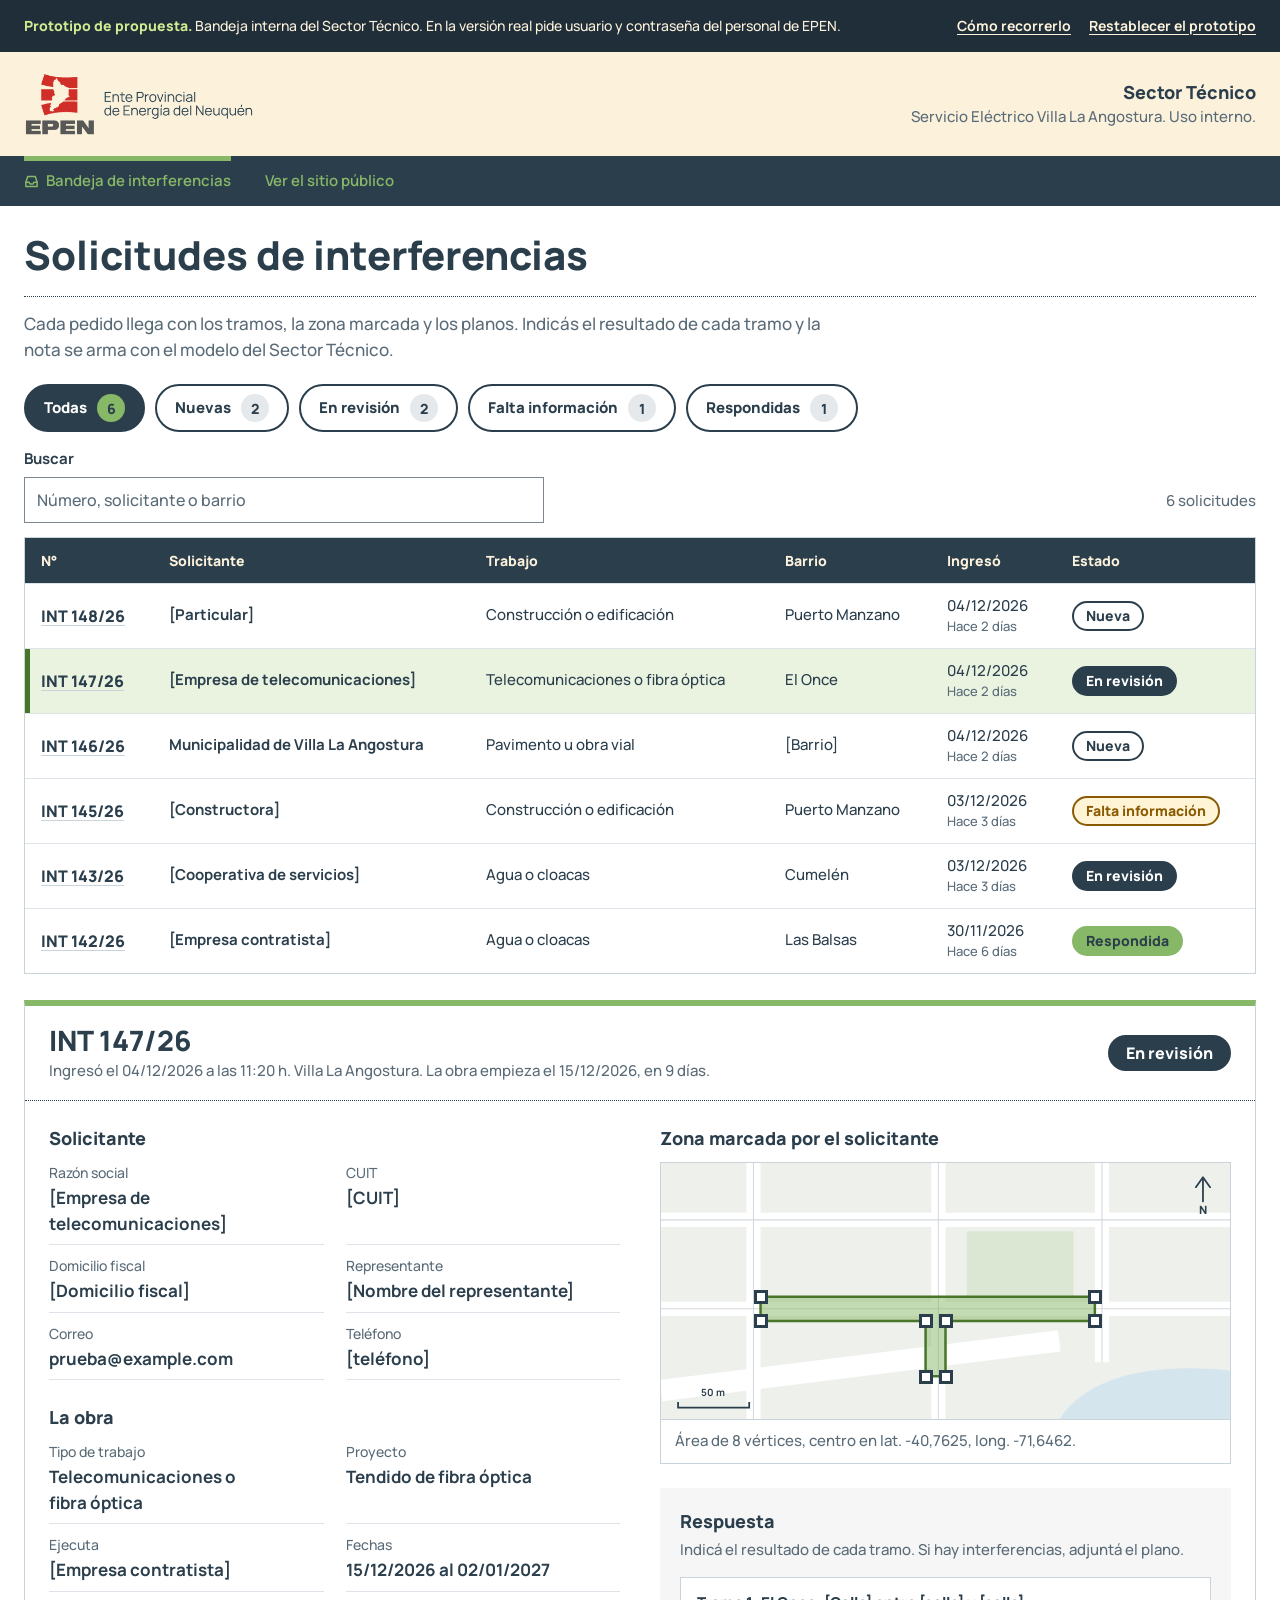
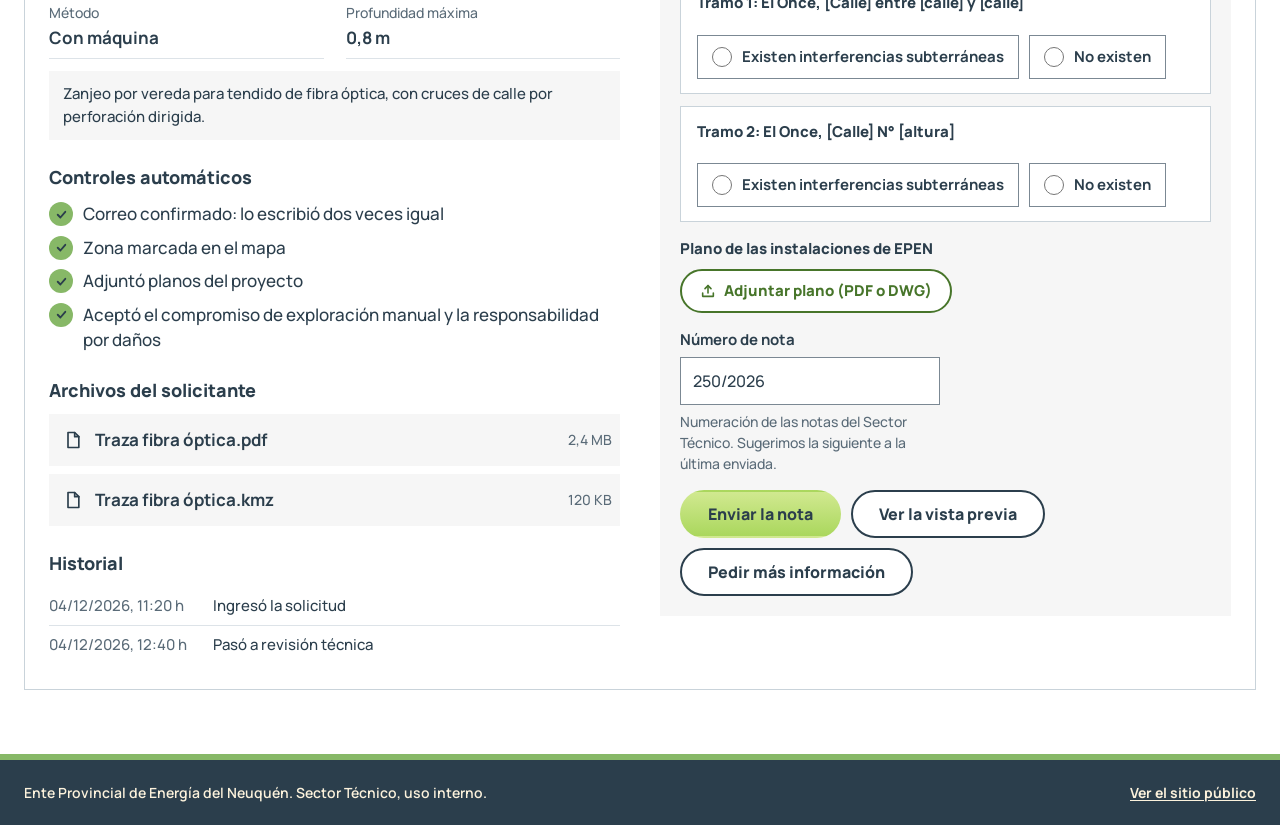
==== bandeja.html @ b57a5dd5 "Prototipo de la Solicitud de Interferencias sin papel Copia pública del prototipo, solo la página: d" ====
<!doctype html>
<html lang="es-AR">
<head>
<meta charset="utf-8">
<meta name="robots" content="noindex, nofollow">
<meta name="viewport" content="width=device-width, initial-scale=1">
<title>Prototipo · Bandeja de interferencias | Sector Técnico EPEN</title>
<meta name="theme-color" content="#2B3E4C">
<link rel="icon" href="img/favicon.png" type="image/png">
<link rel="apple-touch-icon" href="img/icono-180.png">
<link rel="stylesheet" href="css/fuentes.css">
<link rel="stylesheet" href="css/epen.css">
</head>
<body>
<a class="saltar" href="#contenido">Saltar al contenido</a>

<div class="prototipo" role="note" aria-label="Aviso de prototipo">
<div class="contenedor contenedor--ancho prototipo__in">
<p><strong>Prototipo de propuesta.</strong> Bandeja interna del Sector Técnico. En la versión real pide usuario y contraseña del personal de EPEN.</p>
<div class="prototipo__acciones" data-acciones-prototipo></div>
</div>
</div>

<header class="cabecera cabecera--interna">
<div class="contenedor contenedor--ancho cabecera__in">
<a class="cabecera__logo" href="bandeja.html"><img src="img/logo-epen.png" alt="EPEN, Ente Provincial de Energía del Neuquén. Bandeja interna" width="230" height="64"></a>
<div class="cabecera__area">
<p class="cabecera__area-titulo">Sector Técnico</p>
<p class="cabecera__area-sub">Servicio Eléctrico Villa La Angostura. Uso interno.</p>
</div>
</div>
</header>

<nav class="nav nav--interna sobre-oscuro" aria-label="Principal">
<div class="contenedor contenedor--ancho nav__in">
<ul class="nav__lista">
<li><a class="nav__enlace" href="bandeja.html" aria-current="page" style="font-weight:600"><svg aria-hidden="true" width="15" height="15" viewBox="0 0 24 24"><path d="M3 13 L6 4 H18 L21 13 V20 H3 Z"></path><path d="M3 13 H8 L9.5 16 H14.5 L16 13 H21"></path></svg>Bandeja de interferencias</a></li>
<li><a class="nav__enlace" href="index.html" style="font-weight:600">Ver el sitio público</a></li>
</ul>
</div>
</nav>

<main id="contenido" tabindex="-1" class="contenedor contenedor--ancho" style="padding-top:26px">
<h1 class="titulo-pagina" style="margin:0;padding-bottom:18px;text-align:left;font-size:clamp(30px,3.6vw,40px);line-height:1.15">Solicitudes de interferencias</h1>
<p class="texto-2" style="margin:14px 0 0;max-width:820px;font-size:17px">Cada pedido llega con los tramos, la zona marcada y los planos. Indicás el resultado de cada tramo y la nota se arma con el modelo del Sector Técnico.</p>

<noscript><p class="recuadro recuadro--alerta" style="margin-top:24px">Para usar la bandeja necesitás tener JavaScript activado en el navegador.</p></noscript>

<div class="filtros" id="filtros" role="group" aria-label="Filtrar por estado"></div>

<div class="herramientas-lista">
<div class="campo">
<label class="campo__etiqueta" for="buscar" style="font-size:15px">Buscar</label>
<input class="entrada" id="buscar" type="search" placeholder="Número, solicitante o barrio" autocomplete="off">
</div>
<p class="cuenta-lista" id="cuenta-lista" aria-live="polite"></p>
</div>

<div class="tabla-caja">
<table class="tabla" id="tabla">
<caption class="visualmente-oculto">Solicitudes de interferencias. Elegí una para ver el detalle.</caption>
<thead><tr><th scope="col">N°</th><th scope="col">Solicitante</th><th scope="col">Trabajo</th><th scope="col">Barrio</th><th scope="col">Ingresó</th><th scope="col">Estado</th></tr></thead>
<tbody id="filas"></tbody>
</table>
<p class="tabla__vacio" id="sin-resultados" hidden>No hay solicitudes con ese filtro o esa búsqueda.</p>
</div>

<section class="tarjeta detalle" id="detalle" aria-labelledby="det-t"></section>
</main>

<footer class="pie sobre-oscuro" style="margin-top:64px">
<div class="contenedor contenedor--ancho pie__simple">
<span>Ente Provincial de Energía del Neuquén. Sector Técnico, uso interno.</span>
<a class="pie__enlace" href="index.html">Ver el sitio público</a>
</div>
</footer>

<script src="js/comun.js"></script>
<script src="js/datos.js"></script>
<script src="js/bandeja.js"></script>
<script>(function(){var p='Prototipo · ',el=document.querySelector('title');function f(){if(document.title.indexOf(p)!==0)document.title=p+document.title;}f();if(el)new MutationObserver(f).observe(el,{childList:true,characterData:true,subtree:true});})();</script>
</body>
</html>
---- css/fuentes.css ----
/*
  Manrope (SIL Open Font License 1.1), incrustada en el CSS para que el sitio
  se vea igual abierto con doble clic, sin servidor y sin conexión.
  Los archivos originales están en sitio/fuentes/.
*/
@font-face {
  font-family: 'Manrope';
  font-style: normal;
  font-weight: 400 800;
  font-display: swap;
  src: url([data-uri]) format('woff2');
  unicode-range: U+0000-00FF, U+0131, U+0152-0153, U+02BB-02BC, U+02C6, U+02DA, U+02DC, U+0304, U+0308, U+0329, U+2000-206F, U+20AC, U+2122, U+2191, U+2193, U+2212, U+2215, U+FEFF, U+FFFD;
}
@font-face {
  font-family: 'Manrope';
  font-style: normal;
  font-weight: 400 800;
  font-display: swap;
  src: url([data-uri]) format('woff2');
  unicode-range: U+0100-02BA, U+02BD-02C5, U+02C7-02CC, U+02CE-02D7, U+02DD-02FF, U+0304, U+0308, U+0329, U+1D00-1DBF, U+1E00-1E9F, U+1EF2-1EFF, U+2020, U+20A0-20AB, U+20AD-20C0, U+2113, U+2C60-2C7F, U+A720-A7FF;
}
---- css/epen.css ----
/*
  EPEN · Solicitud de Interferencias
  Estilos compartidos por las cinco pantallas.
  Colores y medidas tomados de epen.gov.ar (ver docs/CONTEXTO-COMPLETO.md §7),
  con los ajustes de contraste ya acordados.
*/

:root {
  --pizarra: #2B3E4C;
  --pizarra-oscura: #1F2E39;
  --pizarra-media: #3A5163;
  --verde: #87B867;
  --verde-borde: #84B666;
  --verde-texto: #47752A;
  --verde-claro: #E9F3E0;
  --verde-hover: #F0F6EA;
  --verde-lima: #D1E990;
  --crema: #FCF2DC;
  --gris: #F6F6F6;
  --gris-papel: #E7EAEC;
  --gris-boton: #E6E9EB;
  --texto-2: #5A6B78;
  --borde-campo: #7B8893;
  --divisor: #C9D3DA;
  --divisor-2: #DDE3E8;
  --error: #B3261E;
  --error-fondo: #FDECEA;
  --alerta: #8A5A00;
  --alerta-fondo: #FFF4D6;
  --blanco: #FFFFFF;
  --degrade: linear-gradient(to top, #AAD75D, #D1E990);
  --degrade-hover: linear-gradient(to top, #9BCB4C, #C6E27F);
  --fuente: 'Manrope', 'Segoe UI', system-ui, -apple-system, sans-serif;
  --fuente-nota: Tahoma, Verdana, 'DejaVu Sans', sans-serif;
  --ancho: 1120px;
  --margen: 24px;
}

/* ---------- Base ---------- */

*, *::before, *::after { box-sizing: border-box; }

html {
  background: var(--pizarra);
  -webkit-text-size-adjust: 100%;
  text-size-adjust: 100%;
  scroll-padding-top: 16px;
}

body {
  margin: 0;
  background: var(--blanco);
  color: var(--pizarra);
  font-family: var(--fuente);
  font-size: 17px;
  font-weight: 500;
  line-height: 1.5;
}

img { max-width: 100%; height: auto; }
a { color: var(--verde-texto); text-underline-offset: 0.15em; }
a:hover { color: var(--pizarra); }
input, select, textarea, button { font: inherit; color: inherit; }
button { cursor: pointer; }
h1, h2, h3, h4 { text-wrap: balance; }
p, li, dd { text-wrap: pretty; }
strong, b { font-weight: 800; }
:focus-visible { outline: 3px solid var(--verde-texto); outline-offset: 2px; }
.sobre-oscuro :focus-visible { outline-color: var(--verde); }
[hidden] { display: none !important; }
::selection { background: var(--verde-lima); color: var(--pizarra); }

.visualmente-oculto {
  position: absolute !important;
  width: 1px; height: 1px;
  margin: -1px; padding: 0;
  overflow: hidden;
  clip: rect(0 0 0 0);
  white-space: nowrap;
  border: 0;
}

.contenedor {
  width: 100%;
  max-width: calc(var(--ancho) + var(--margen) * 2);
  margin: 0 auto;
  padding-left: var(--margen);
  padding-right: var(--margen);
}
.contenedor--ancho { --ancho: 1240px; }

/* ---------- Saltar al contenido ---------- */

.saltar {
  position: absolute;
  left: 16px;
  top: -60px;
  z-index: 100;
  padding: 12px 18px;
  background: var(--pizarra);
  color: var(--blanco);
  font-weight: 800;
  text-decoration: none;
}
.saltar:focus { top: 12px; color: var(--blanco); outline-color: var(--verde); }

/* ---------- Franja de prototipo ---------- */

.prototipo {
  background: var(--pizarra-oscura);
  color: var(--crema);
  font-size: 14px;
  line-height: 1.45;
}
.prototipo__in {
  display: flex;
  flex-wrap: wrap;
  align-items: center;
  justify-content: space-between;
  gap: 6px 20px;
  padding-top: 8px;
  padding-bottom: 8px;
}
.prototipo p { margin: 0; flex: 1 1 420px; min-width: 0; }
.prototipo strong { color: var(--verde-lima); }
.prototipo__acciones { display: flex; flex-wrap: wrap; gap: 4px 18px; }
.prototipo__accion {
  min-height: 36px;
  padding: 4px 0;
  border: 0;
  background: none;
  color: var(--crema);
  font-size: 14px;
  font-weight: 700;
  text-decoration: underline;
  text-underline-offset: 0.18em;
}
.prototipo__accion:hover { color: var(--verde-lima); }

/* ---------- Cabecera y menú (iguales a epen.gov.ar) ---------- */

.cabecera { background: var(--crema); }
.cabecera__in {
  display: flex;
  flex-wrap: wrap;
  align-items: center;
  justify-content: space-between;
  gap: 20px 40px;
  padding-top: 30px;
  padding-bottom: 30px;
}
.cabecera__logo { display: block; line-height: 0; }
.cabecera__logo img { display: block; width: 288px; }
.cabecera__gob { display: block; width: 402px; }
.cabecera__area { text-align: right; }
.cabecera__area p { margin: 0; }
.cabecera__area-titulo { font-size: 18px; font-weight: 800; }
.cabecera__area-sub { font-size: 15px; color: var(--texto-2); }

.nav { background: var(--pizarra); }
.nav__in { position: relative; }
.nav__lista {
  display: flex;
  flex-wrap: wrap;
  justify-content: center;
  gap: 0 34px;
  margin: 0;
  padding: 0;
  list-style: none;
}
.nav--interna .nav__lista { justify-content: flex-start; }
.nav__enlace {
  display: inline-flex;
  align-items: center;
  gap: 7px;
  min-height: 50px;
  border-top: 5px solid transparent;
  border-bottom: 5px solid transparent;
  color: var(--verde);
  font-size: 15px;
  font-weight: 500;
  text-decoration: none;
}
.nav__enlace:hover { color: var(--verde-lima); }
.nav__enlace[aria-current] { border-top-color: var(--verde); }
.nav__enlace--icono { justify-content: center; min-width: 44px; }
.nav__enlace svg, .nav__boton svg { flex: none; fill: none; stroke: currentColor; stroke-width: 2.4; stroke-linecap: round; stroke-linejoin: round; }
.nav__boton { display: none; }

/* ---------- Encabezado de página ---------- */

.migas {
  display: flex;
  flex-wrap: wrap;
  align-items: center;
  gap: 4px 10px;
  padding-top: 18px;
  font-size: 15px;
  color: var(--texto-2);
}
.migas a { font-weight: 600; }
.migas [aria-current] { color: var(--pizarra); font-weight: 700; }

.titulo-pagina {
  margin: 26px 0 0;
  padding-bottom: 22px;
  border-bottom: 1px dotted var(--pizarra);
  text-align: center;
  font-size: clamp(32px, 4.2vw, 46px);
  font-weight: 800;
  line-height: 1.1;
}
.titulo-pagina--grande { font-size: clamp(34px, 4.6vw, 50px); }

.bajada {
  margin: 28px auto 0;
  max-width: 780px;
  text-align: center;
  font-size: 19px;
  line-height: 1.55;
}

/* ---------- Botones ---------- */

.boton {
  display: inline-flex;
  align-items: center;
  justify-content: center;
  gap: 8px;
  min-height: 48px;
  padding: 10px 26px;
  border: 2px solid transparent;
  border-radius: 25px;
  font-size: 16px;
  font-weight: 800;
  line-height: 1.2;
  text-align: center;
  text-decoration: none;
  cursor: pointer;
}
.boton svg { flex: none; fill: none; stroke: currentColor; stroke-width: 2.4; stroke-linecap: round; stroke-linejoin: round; }
.boton--verde { background: var(--degrade); color: var(--pizarra); }
.boton--verde:hover { background: var(--degrade-hover); color: var(--pizarra); }
.boton--borde { border-color: var(--pizarra); background: var(--blanco); color: var(--pizarra); }
.boton--borde:hover { background: var(--verde-claro); color: var(--pizarra); }
.boton--borde-verde { border-color: var(--verde-texto); background: var(--blanco); color: var(--verde-texto); }
.boton--borde-verde:hover { background: var(--verde-claro); color: var(--verde-texto); }
.boton--claro { border-color: var(--crema); background: transparent; color: var(--crema); }
.boton--claro:hover { background: var(--pizarra-media); color: var(--crema); }
.boton--quitar { min-height: 44px; padding: 6px 14px; border: 1px solid var(--error); background: var(--blanco); color: var(--error); font-size: 15px; font-weight: 700; }
.boton--quitar:hover { background: var(--error-fondo); color: var(--error); }
.boton--grande { min-height: 52px; padding: 12px 32px; font-size: 17px; }
.boton--chico { min-height: 44px; padding: 8px 18px; font-size: 15px; }
.boton--texto {
  min-height: 44px;
  padding: 8px 4px;
  border: 0;
  border-radius: 0;
  background: none;
  color: var(--verde-texto);
  text-decoration: underline;
  text-underline-offset: 0.15em;
}
.boton--texto:hover { color: var(--pizarra); }
.boton:disabled, .boton[aria-disabled="true"] { opacity: 0.5; cursor: not-allowed; }
.botonera { display: flex; flex-wrap: wrap; align-items: center; gap: 12px 16px; }

/* ---------- Mosaicos y bloques de la portada ---------- */

.mosaicos {
  display: grid;
  grid-template-columns: repeat(auto-fit, minmax(min(240px, 100%), 1fr));
  gap: 24px;
}
.mosaico {
  display: flex;
  flex-direction: column;
  align-items: center;
  gap: 12px;
  padding: 30px 22px;
  background: var(--gris);
  color: var(--pizarra);
  text-align: center;
  text-decoration: none;
  transition: background-color 0.15s;
}
.mosaico:hover { background: var(--verde-claro); color: var(--pizarra); }
.mosaico svg { stroke-linecap: round; stroke-linejoin: round; transition: transform 0.2s; }
.mosaico:hover svg { transform: translateY(-3px); }
.mosaico__titulo { font-size: 20px; font-weight: 700; }
.mosaico__texto { font-size: 16px; color: var(--texto-2); }

.bloques { display: grid; grid-template-columns: repeat(auto-fit, minmax(min(300px, 100%), 1fr)); }
.bloque { padding: 40px 36px; }
.bloque h2 { margin: 0; font-size: 30px; font-weight: 700; line-height: 1.15; }
.bloque__raya { display: block; width: 50px; height: 3px; margin: 22px 0; background: currentColor; }
.bloque ul { margin: 0; padding-left: 20px; line-height: 1.45; }
.bloque li + li { margin-top: 8px; }
.bloque p { margin: 0; }
.bloque p + p { margin-top: 14px; }
.bloque--verde { background: var(--verde); color: var(--pizarra); }
.bloque--verde li { font-weight: 600; }
.bloque--crema { background: var(--crema); color: var(--pizarra); }
.bloque--pizarra { background: var(--pizarra); color: var(--crema); }

.pasos-tramite {
  display: grid;
  grid-template-columns: repeat(auto-fit, minmax(min(230px, 100%), 1fr));
  gap: 28px;
  margin: 32px 0 0;
  padding: 0;
  list-style: none;
}
.pasos-tramite li { display: flex; flex-direction: column; gap: 8px; padding-top: 18px; border-top: 6px solid var(--verde); }
.pasos-tramite__n { font-size: 44px; font-weight: 800; line-height: 1; color: var(--verde-texto); }
.pasos-tramite h3 { margin: 0; font-size: 20px; font-weight: 800; line-height: 1.3; }
.pasos-tramite p { margin: 0; font-size: 16px; color: var(--texto-2); }

.titulo-seccion { margin: 0; text-align: center; font-size: 34px; font-weight: 800; line-height: 1.2; }

/* ---------- Acordeones ---------- */

.acordeones { display: flex; flex-direction: column; gap: 12px; margin-top: 28px; }
.acordeon { border: 2px solid var(--verde-borde); background: var(--blanco); }
.acordeon > summary {
  display: flex;
  align-items: center;
  justify-content: space-between;
  gap: 16px;
  min-height: 56px;
  padding: 14px 24px;
  cursor: pointer;
  list-style: none;
  font-size: 17px;
  font-weight: 700;
  color: #333333;
}
.acordeon > summary::-webkit-details-marker { display: none; }
.acordeon > summary:hover { background: var(--verde-hover); }
.acordeon__flecha { flex: none; fill: none; stroke: var(--pizarra); stroke-width: 2; stroke-linecap: round; stroke-linejoin: round; transition: transform 0.2s; }
.acordeon[open] .acordeon__flecha { transform: rotate(180deg); }
.acordeon__cuerpo { padding: 0 24px 20px; font-size: 16px; line-height: 1.6; }
.acordeon__cuerpo p { margin: 0; }
.acordeon__cuerpo p + p, .acordeon__cuerpo ol { margin-top: 10px; }
.acordeon__cuerpo a { font-weight: 700; }

/* ---------- Recuadros ---------- */

.recuadro { padding: 24px 26px; }
.recuadro h2, .recuadro h3 { margin: 0 0 10px; font-size: 21px; font-weight: 800; line-height: 1.2; }
.recuadro p { margin: 0; font-size: 16px; }
.recuadro p + p, .recuadro p + ul, .recuadro ul + p { margin-top: 12px; }
.recuadro ul, .recuadro ol { margin: 0; padding-left: 20px; font-size: 16px; line-height: 1.45; }
.recuadro li + li { margin-top: 6px; }
.recuadro--crema { background: var(--crema); }
.recuadro--gris { background: var(--gris); }
.recuadro--pizarra { background: var(--pizarra); color: var(--crema); }
.recuadro--pizarra a { color: var(--verde-lima); }
.recuadro--pizarra a:hover { color: var(--blanco); }
.recuadro--borde { background: var(--blanco); border: 1px solid var(--divisor); border-top: 6px solid var(--verde); }
.recuadro--alerta { background: var(--alerta-fondo); border: 2px solid var(--alerta); }
.recuadro--alerta > h2, .recuadro--alerta > h3 { color: var(--alerta); }
.recuadro--exito { background: var(--verde-claro); }

.seguridad {
  display: flex;
  flex-wrap: wrap;
  align-items: center;
  gap: 20px 28px;
  padding: 26px 30px;
  background: var(--crema);
}
.seguridad svg { flex: none; stroke-linecap: round; stroke-linejoin: round; }
.seguridad > div { flex: 1 1 420px; min-width: 0; }
.seguridad h2 { margin: 0; font-size: 24px; font-weight: 800; line-height: 1.25; }
.seguridad p { margin: 8px 0 0; font-size: 18px; line-height: 1.55; }

.franja { background: var(--gris); }
.franja__in {
  display: flex;
  flex-wrap: wrap;
  align-items: center;
  justify-content: space-between;
  gap: 20px 32px;
  padding-top: 44px;
  padding-bottom: 44px;
}
.franja__in > div:first-child { flex: 1 1 420px; min-width: 0; }
.franja h2 { margin: 0; font-size: 28px; font-weight: 800; line-height: 1.2; }
.franja p { margin: 8px 0 0; color: var(--texto-2); }

/* ---------- Tarjetas (secciones con borde verde) ---------- */

.tarjeta { background: var(--blanco); border: 1px solid var(--divisor); border-top: 6px solid var(--verde); }
.tarjeta + .tarjeta { margin-top: 24px; }
.tarjeta__cab {
  display: flex;
  flex-wrap: wrap;
  align-items: center;
  gap: 10px 14px;
  padding: 16px 24px;
  border-bottom: 1px dotted var(--pizarra);
}
.tarjeta__cab h2, .tarjeta__cab h3 { margin: 0; font-size: 23px; font-weight: 800; line-height: 1.2; }
.tarjeta__cab--entre { justify-content: space-between; }
.tarjeta__n {
  flex: none;
  display: inline-flex;
  align-items: center;
  justify-content: center;
  width: 36px;
  height: 36px;
  background: var(--pizarra);
  color: var(--crema);
  font-size: 18px;
  font-weight: 800;
}
.tarjeta__n--hecho { background: var(--verde); color: var(--pizarra); }
.tarjeta__n svg { fill: none; stroke: currentColor; stroke-width: 3; stroke-linecap: round; stroke-linejoin: round; }
.tarjeta__cuerpo { display: flex; flex-direction: column; gap: 20px; padding: 22px 24px 26px; }
.tarjeta--seccion { scroll-margin-top: 16px; }

/* ---------- Campos de formulario ---------- */

.grilla-campos { display: grid; grid-template-columns: repeat(auto-fit, minmax(min(250px, 100%), 1fr)); gap: 18px 22px; }
.grilla-campos--tramo { grid-template-columns: repeat(auto-fit, minmax(min(190px, 100%), 1fr)); gap: 18px 20px; }
.campo { display: flex; flex-direction: column; gap: 6px; min-width: 0; }
.campo__etiqueta { font-size: 16px; font-weight: 700; }
.campo__opcional { font-weight: 600; color: var(--texto-2); }
.campo__ayuda { margin: 0; font-size: 15px; color: var(--texto-2); }
.campo__error {
  display: flex;
  align-items: flex-start;
  gap: 6px;
  margin: 0;
  font-size: 15px;
  font-weight: 700;
  color: var(--error);
}
.campo__error::before {
  content: '!';
  flex: none;
  display: inline-flex;
  align-items: center;
  justify-content: center;
  width: 18px;
  height: 18px;
  margin-top: 2px;
  border-radius: 50%;
  background: var(--error);
  color: var(--blanco);
  font-size: 12px;
  line-height: 1;
}
.campo__pie { display: flex; flex-wrap: wrap; justify-content: space-between; gap: 4px 16px; }
.campo__cuenta { margin-left: auto; font-size: 14px; color: var(--texto-2); }
.campo__cuenta--limite { color: var(--alerta); font-weight: 700; }

.entrada {
  width: 100%;
  min-height: 48px;
  padding: 10px 12px;
  border: 1px solid var(--borde-campo);
  border-radius: 0;
  background: var(--blanco);
  color: var(--pizarra);
  font-size: 17px;
  font-weight: 500;
}
.entrada::placeholder { color: var(--texto-2); opacity: 1; }
.entrada:hover { border-color: var(--pizarra); }
.entrada[aria-invalid="true"] { border: 2px solid var(--error); padding: 9px 11px; }
textarea.entrada { min-height: 120px; line-height: 1.5; resize: vertical; }
select.entrada {
  appearance: none;
  padding-right: 40px;
  background-image: url("data:image/svg+xml,%3Csvg xmlns='http://www.w3.org/2000/svg' width='14' height='14' viewBox='0 0 24 24' fill='none' stroke='%232B3E4C' stroke-width='2.8' stroke-linecap='round' stroke-linejoin='round'%3E%3Cpath d='M6 9 L12 15 L18 9'/%3E%3C/svg%3E");
  background-repeat: no-repeat;
  background-position: right 14px center;
}
select.entrada[aria-invalid="true"] { padding-right: 39px; }
input[type="date"].entrada { min-width: 0; }
input[type="radio"], input[type="checkbox"] { accent-color: var(--verde-texto); }

.grupo { margin: 0; padding: 0; border: 0; min-width: 0; scroll-margin-top: 16px; }
.grupo > legend { margin-bottom: 10px; padding: 0; font-size: 16px; font-weight: 700; }
.grupo--caja { padding: 16px 20px 20px; border: 1px solid var(--divisor); }
.grupo--caja > legend { margin-bottom: 0; padding: 0 8px; font-weight: 800; }
.opciones { display: flex; flex-wrap: wrap; gap: 12px; }
.opcion {
  display: flex;
  align-items: center;
  gap: 10px;
  min-height: 48px;
  padding: 10px 18px;
  border: 1px solid var(--borde-campo);
  background: var(--blanco);
  font-weight: 700;
  cursor: pointer;
}
.opcion:hover { border-color: var(--pizarra); }
.opcion input { flex: none; width: 20px; height: 20px; margin: 0; }
.opcion:has(input:checked) { border: 2px solid var(--verde-texto); padding: 9px 17px; background: var(--verde-claro); }
.opcion:has(input:focus-visible) { outline: 3px solid var(--verde-texto); outline-offset: 2px; }
.opcion--chica { min-height: 44px; padding: 8px 14px; font-size: 15px; }
.opcion--chica:has(input:checked) { padding: 7px 13px; }
.grupo[aria-invalid="true"] .opcion { border-color: var(--error); }

.casilla { display: flex; flex-direction: column; gap: 4px; }
.casilla label { display: flex; align-items: flex-start; gap: 12px; cursor: pointer; }
.casilla input { flex: none; width: 22px; height: 22px; margin: 2px 0 0; }
.casilla .campo__error { margin-left: 34px; }

/* Resumen de errores */
.resumen-errores {
  margin-top: 22px;
  padding: 20px 24px;
  border: 3px solid var(--error);
  background: var(--blanco);
  scroll-margin-top: 16px;
}
.resumen-errores:focus { outline: 3px solid var(--pizarra); outline-offset: 3px; }
.resumen-errores h2 { margin: 0; font-size: 20px; font-weight: 800; color: var(--error); }
.resumen-errores ul { display: flex; flex-direction: column; gap: 6px; margin: 12px 0 0; padding-left: 20px; }
.resumen-errores a { color: var(--error); font-weight: 700; }

/* Aviso de borrador recuperado */
.aviso {
  display: flex;
  flex-wrap: wrap;
  align-items: center;
  gap: 8px 16px;
  margin-top: 18px;
  padding: 14px 18px;
  background: var(--verde-claro);
  border-left: 6px solid var(--verde-texto);
}
.aviso p { flex: 1 1 320px; margin: 0; font-size: 16px; }

/* ---------- Indicador de pasos ---------- */

.pasos {
  display: flex;
  flex-wrap: wrap;
  justify-content: center;
  gap: 10px 32px;
  margin: 26px 0 0;
  padding: 0;
  list-style: none;
  scroll-margin-top: 16px;
}
.pasos li { display: flex; align-items: center; gap: 10px; font-size: 16px; font-weight: 700; color: var(--texto-2); }
.pasos__n {
  display: inline-flex;
  align-items: center;
  justify-content: center;
  width: 34px;
  height: 34px;
  border: 2px solid var(--borde-campo);
  border-radius: 50%;
  background: var(--blanco);
  color: var(--pizarra);
  font-size: 16px;
  font-weight: 800;
}
.pasos li[data-estado="actual"] { color: var(--pizarra); }
.pasos li[data-estado="actual"] .pasos__n { border-color: var(--pizarra); background: var(--pizarra); color: var(--blanco); }
.pasos li[data-estado="hecho"] { color: var(--pizarra); }
.pasos li[data-estado="hecho"] .pasos__n { border-color: var(--verde); background: var(--verde); }
.pasos__n svg { fill: none; stroke: currentColor; stroke-width: 3; stroke-linecap: round; stroke-linejoin: round; }

/* ---------- Diseño del formulario con columna lateral ---------- */

.diseno-lateral { display: flex; flex-wrap: wrap; align-items: stretch; gap: 32px 40px; margin-top: 28px; }
.diseno-lateral__principal { flex: 999 1 600px; min-width: 0; }
.diseno-lateral__lateral { flex: 1 1 300px; min-width: 0; display: flex; flex-direction: column; gap: 20px; }

/* Índice de avance (columna lateral, se queda fijo al bajar) */
.avance { position: sticky; top: 16px; padding: 22px 24px; background: var(--blanco); border: 1px solid var(--divisor); border-top: 6px solid var(--pizarra); }
.avance h2 { margin: 0; font-size: 19px; font-weight: 800; }
.avance__barra { height: 8px; margin: 12px 0 6px; background: var(--divisor-2); }
.avance__relleno { height: 100%; width: 0; background: var(--verde); transition: width 0.3s; }
.avance__texto { margin: 0 0 10px; font-size: 15px; color: var(--texto-2); }
.avance ol { margin: 0; padding: 0; list-style: none; }
.avance li + li { border-top: 1px solid var(--divisor-2); }
.avance a {
  display: flex;
  align-items: center;
  gap: 10px;
  min-height: 44px;
  padding: 6px 0;
  color: var(--pizarra);
  font-size: 15px;
  font-weight: 700;
  text-decoration: none;
}
.avance a:hover { color: var(--verde-texto); text-decoration: underline; }
.avance__marca {
  flex: none;
  display: inline-flex;
  align-items: center;
  justify-content: center;
  width: 24px;
  height: 24px;
  border: 2px solid var(--borde-campo);
  border-radius: 50%;
  font-size: 13px;
  font-weight: 800;
  color: var(--texto-2);
}
.avance__marca svg { fill: none; stroke: currentColor; stroke-width: 3.4; stroke-linecap: round; stroke-linejoin: round; }
.avance li[data-ok="true"] .avance__marca { border-color: var(--verde); background: var(--verde); color: var(--pizarra); }
.avance li[data-error="true"] .avance__marca { border-color: var(--error); background: var(--error-fondo); color: var(--error); }

/* ---------- Tramos ---------- */

.tramos { display: flex; flex-direction: column; gap: 16px; }
.tramo { margin: 0; padding: 14px 20px 20px; border: 1px solid var(--divisor); background: var(--blanco); min-width: 0; scroll-margin-top: 16px; }
.tramo > legend { padding: 0 8px; font-size: 16px; font-weight: 800; }
.tramo .boton--quitar { margin-top: 14px; }
.tramo--nuevo { animation: aparecer 0.35s ease-out; }
@keyframes aparecer { from { opacity: 0; transform: translateY(-6px); } to { opacity: 1; transform: none; } }

/* ---------- Mapa esquemático ---------- */

.mapa { border: 1px solid var(--borde-campo); background: var(--blanco); }
.mapa__barra {
  display: flex;
  flex-wrap: wrap;
  align-items: center;
  gap: 8px;
  padding: 10px;
  border-bottom: 1px solid var(--divisor);
  background: var(--gris);
}
.mapa__separador { flex: 1 1 auto; }
.mapa__herramienta {
  min-height: 44px;
  padding: 8px 14px;
  border: 1px solid var(--borde-campo);
  border-radius: 0;
  background: var(--blanco);
  color: var(--pizarra);
  font-size: 15px;
  font-weight: 700;
}
.mapa__herramienta:hover:not(:disabled) { border-color: var(--pizarra); }
.mapa__herramienta[aria-pressed="true"] { border: 2px solid var(--verde-texto); padding: 7px 13px; background: var(--verde-claro); }
.mapa__herramienta:disabled { opacity: 0.45; cursor: not-allowed; }
.mapa__lienzo { position: relative; aspect-ratio: 800 / 360; overflow: hidden; background: #EEF0EC; }
.mapa__superficie { display: block; width: 100%; height: 100%; cursor: crosshair; touch-action: manipulation; }
.mapa__superficie:focus-visible { outline: 3px solid var(--verde-texto); outline-offset: -3px; }
.mapa__superficie svg { display: block; width: 100%; height: 100%; }
.mapa__ayuda {
  position: absolute;
  left: 50%;
  top: 50%;
  transform: translate(-50%, -50%);
  max-width: calc(100% - 32px);
  padding: 10px 16px;
  background: rgba(43, 62, 76, 0.9);
  color: var(--blanco);
  font-size: 15px;
  font-weight: 700;
  text-align: center;
  pointer-events: none;
}
.mapa__estado { margin: 0; padding: 10px 14px; border-top: 1px solid var(--divisor); font-size: 15px; color: var(--texto-2); }
.mapa__teclado { margin: 0; padding: 0 14px 10px; font-size: 14px; color: var(--texto-2); }
.mapa--lectura { border-color: var(--divisor); }
.mapa--lectura .mapa__lienzo { background: #EEF0EC; }

/* ---------- Archivos ---------- */

.zona-archivos {
  position: relative;
  display: flex;
  flex-direction: column;
  align-items: center;
  justify-content: center;
  gap: 6px;
  padding: 26px 20px;
  border: 2px dashed var(--borde-campo);
  background: var(--gris);
  text-align: center;
  cursor: pointer;
  transition: background-color 0.15s, border-color 0.15s;
}
.zona-archivos:hover, .zona-archivos--encima { background: var(--verde-claro); border-color: var(--verde-texto); }
.zona-archivos:focus-within { outline: 3px solid var(--verde-texto); outline-offset: 2px; }
.zona-archivos svg { fill: none; stroke: var(--pizarra); stroke-width: 2; stroke-linecap: round; stroke-linejoin: round; }
.zona-archivos__titulo { font-weight: 800; }
.zona-archivos__nota { font-size: 15px; color: var(--texto-2); }
.zona-archivos input { position: absolute; width: 1px; height: 1px; opacity: 0; overflow: hidden; pointer-events: none; }
.zona-archivos--blanca { background: var(--blanco); }

.archivos { display: flex; flex-direction: column; gap: 8px; margin: 0; padding: 0; list-style: none; }
.archivo { display: flex; align-items: center; gap: 12px; min-height: 52px; padding: 6px 8px 6px 14px; background: var(--verde-claro); }
.archivo--gris { background: var(--gris); }
.archivo--blanco { background: var(--blanco); }
.archivo svg { flex: none; fill: none; stroke: var(--pizarra); stroke-width: 2; stroke-linecap: round; stroke-linejoin: round; }
.archivo__nombre { flex: 1 1 auto; min-width: 0; font-weight: 700; overflow-wrap: anywhere; }
.archivo__tam { flex: none; font-size: 14px; color: var(--texto-2); }
.archivo__etiqueta { flex: none; padding: 2px 8px; border-radius: 12px; background: var(--alerta-fondo); color: var(--alerta); font-size: 13px; font-weight: 800; }
.archivo .boton { flex: none; }
.avisos-archivos { display: flex; flex-direction: column; gap: 6px; }

/* ---------- Listas de datos ---------- */

.datos { display: grid; grid-template-columns: repeat(auto-fit, minmax(min(240px, 100%), 1fr)); gap: 14px 24px; margin: 0; }
.datos > div { min-width: 0; }
.datos dt { font-size: 15px; color: var(--texto-2); }
.datos dd { margin: 2px 0 0; font-weight: 700; overflow-wrap: anywhere; }
.datos--lineas { grid-template-columns: repeat(auto-fit, minmax(min(200px, 100%), 1fr)); gap: 10px 22px; }
.datos--lineas > div { padding-bottom: 8px; border-bottom: 1px solid var(--divisor-2); }
.datos--lineas dt { font-size: 14px; }
.datos--columna { display: flex; flex-direction: column; gap: 10px; }
.datos--columna > div { padding-bottom: 10px; border-bottom: 1px solid var(--divisor-2); }
.datos--columna dt { font-size: 14px; }

.filas-tramos { display: flex; flex-direction: column; gap: 10px; margin: 0; padding: 0; list-style: none; }
.filas-tramos li { display: grid; grid-template-columns: repeat(auto-fit, minmax(min(170px, 100%), 1fr)); gap: 6px 20px; padding: 12px 14px; background: var(--gris); }
.filas-tramos span { display: block; font-size: 14px; color: var(--texto-2); }
.filas-tramos strong { font-weight: 700; overflow-wrap: anywhere; }
.filas-tramos .resultado-si { color: var(--pizarra); }

/* ---------- Píldoras de estado ---------- */

.estado {
  display: inline-flex;
  align-items: center;
  gap: 6px;
  min-height: 36px;
  padding: 4px 16px;
  border: 2px solid var(--pizarra);
  border-radius: 25px;
  background: var(--blanco);
  color: var(--pizarra);
  font-size: 16px;
  font-weight: 800;
  white-space: nowrap;
}
.estado--chica { min-height: 30px; padding: 2px 12px; font-size: 14px; }
.estado--recibida { background: var(--blanco); border-color: var(--pizarra); color: var(--pizarra); }
.estado--revision { background: var(--pizarra); border-color: var(--pizarra); color: var(--blanco); }
.estado--falta_info { background: var(--alerta-fondo); border-color: var(--alerta); color: var(--alerta); }
.estado--respondida { background: var(--verde); border-color: var(--verde); color: var(--pizarra); }

/* ---------- Línea de tiempo ---------- */

.linea-tiempo { margin: 0; padding: 0; list-style: none; }
.linea-tiempo li { display: grid; grid-template-columns: 34px minmax(0, 1fr); gap: 0 16px; }
.linea-tiempo__marca { display: flex; flex-direction: column; align-items: center; }
.linea-tiempo__punto {
  flex: none;
  display: flex;
  align-items: center;
  justify-content: center;
  width: 32px;
  height: 32px;
  border: 2px solid var(--borde-campo);
  border-radius: 50%;
  background: var(--blanco);
  font-size: 17px;
  font-weight: 800;
  line-height: 1;
}
.linea-tiempo__punto svg { fill: none; stroke: currentColor; stroke-width: 3; stroke-linecap: round; stroke-linejoin: round; }
.linea-tiempo__linea { flex: 1 1 auto; width: 3px; min-height: 22px; margin: 4px 0; background: var(--divisor); }
.linea-tiempo__texto { min-width: 0; padding: 3px 0 24px; }
.linea-tiempo__texto h4 { margin: 0; font-size: 18px; font-weight: 800; line-height: 1.35; }
.linea-tiempo__fecha { margin: 2px 0 0; font-size: 15px; color: var(--texto-2); }
.linea-tiempo__nota { margin: 6px 0 0; font-size: 16px; }
.linea-tiempo li:last-child .linea-tiempo__texto { padding-bottom: 4px; }
.linea-tiempo li[data-e="hecho"] .linea-tiempo__punto { border-color: var(--verde); background: var(--verde); color: var(--pizarra); }
.linea-tiempo li[data-e="hecho"] .linea-tiempo__linea { background: var(--verde); }
.linea-tiempo li[data-e="actual"] .linea-tiempo__punto { border-color: var(--pizarra); background: var(--pizarra); }
.linea-tiempo li[data-e="actual"] .linea-tiempo__punto::after { content: ''; width: 10px; height: 10px; border-radius: 50%; background: var(--blanco); }
.linea-tiempo li[data-e="alerta"] .linea-tiempo__punto { border-color: var(--alerta); background: var(--alerta-fondo); color: var(--alerta); }
.linea-tiempo li[data-e="pendiente"] h4 { color: var(--texto-2); }

/* ---------- Diálogo de confirmación y avisos flotantes ---------- */

.dialogo {
  width: min(520px, calc(100vw - 32px));
  padding: 0;
  border: 0;
  border-top: 6px solid var(--verde);
  background: var(--blanco);
  color: var(--pizarra);
  box-shadow: 0 18px 48px rgba(31, 46, 57, 0.35);
}
.dialogo::backdrop { background: rgba(31, 46, 57, 0.55); }
.dialogo__in { display: flex; flex-direction: column; gap: 14px; padding: 26px 26px 24px; }
.dialogo h2 { margin: 0; font-size: 23px; font-weight: 800; line-height: 1.2; }
.dialogo p { margin: 0; }

/* Guía del recorrido (franja de prototipo) */
.guia__pasos { margin: 0; padding-left: 24px; display: flex; flex-direction: column; gap: 12px; }
.guia__pasos li { padding-left: 4px; }
.guia__pasos a { color: var(--verde-texto); font-weight: 700; }
.guia__pie { font-size: 15px; color: var(--texto-2); }

/* Lo que no funciona dentro del marco de una página publicada (imprimir) */
.en-marco .solo-local { display: none !important; }

/* Aviso de prototipo dentro del contenido */
.aviso-prototipo {
  margin: 0;
  padding: 12px 16px;
  border-left: 4px solid var(--alerta);
  background: var(--alerta-fondo);
  color: var(--pizarra);
  font-size: 15px;
}

.aviso-flotante {
  position: fixed;
  left: 50%;
  bottom: 24px;
  z-index: 50;
  max-width: calc(100vw - 32px);
  padding: 14px 20px;
  transform: translate(-50%, 20px);
  background: var(--pizarra);
  color: var(--blanco);
  font-weight: 700;
  box-shadow: 0 10px 30px rgba(31, 46, 57, 0.35);
  opacity: 0;
  pointer-events: none;
  transition: opacity 0.2s, transform 0.2s;
}
.aviso-flotante--visible { opacity: 1; transform: translate(-50%, 0); }

/* ---------- Pie (igual a epen.gov.ar) ---------- */

.pie { margin-top: 72px; background: var(--pizarra); border-top: 6px solid var(--verde); color: var(--crema); }
.pie--pegado { margin-top: 0; }
.pie__in {
  display: flex;
  flex-wrap: wrap;
  align-items: center;
  justify-content: space-between;
  gap: 32px 48px;
  padding-top: 44px;
  padding-bottom: 44px;
}
.pie__logos { display: block; width: 192px; }
.pie__redes { display: flex; flex-direction: column; align-items: center; gap: 14px; }
.pie__redes-titulo { font-size: 13px; font-weight: 700; letter-spacing: 0.06em; text-transform: uppercase; }
.pie__redes-lista { display: flex; flex-wrap: wrap; justify-content: center; gap: 10px; }
.pie__red {
  display: inline-flex;
  align-items: center;
  min-height: 44px;
  padding: 8px 16px;
  background: var(--gris-boton);
  color: var(--pizarra);
  font-size: 14px;
  font-weight: 800;
  text-decoration: none;
}
.pie__red:hover { background: var(--verde-lima); color: var(--pizarra); }
.pie a.pie__enlace { color: var(--crema); font-weight: 700; }
.pie a.pie__enlace:hover { color: var(--verde-lima); }
.pie__personal {
  display: inline-flex;
  align-items: center;
  gap: 8px;
  min-height: 44px;
  padding: 10px 18px;
  border: 2px solid var(--verde);
  border-radius: 25px;
  color: var(--crema);
  font-size: 15px;
  font-weight: 700;
  text-decoration: none;
}
.pie__personal:hover { background: var(--pizarra-media); color: var(--verde-lima); }
.pie__personal svg { fill: none; stroke: currentColor; stroke-width: 2.4; stroke-linecap: round; stroke-linejoin: round; }
.pie__copy { padding: 18px 24px; border-top: 6px solid var(--verde); text-align: center; font-size: 13px; font-weight: 600; }
.pie__simple {
  display: flex;
  flex-wrap: wrap;
  align-items: center;
  justify-content: space-between;
  gap: 12px 32px;
  padding-top: 22px;
  padding-bottom: 22px;
  font-size: 14px;
  font-weight: 600;
}

/* ---------- Nota de respuesta (hoja A4, Tahoma 10 pt) ---------- */

.papel { padding: 32px 16px 48px; background: var(--gris-papel); }
.nota-hoja {
  max-width: 794px;
  margin: 0 auto;
  padding: clamp(28px, 7vw, 64px) clamp(22px, 8vw, 76px) 36px;
  background: var(--blanco);
  color: #000000;
  font-family: var(--fuente-nota);
  font-size: 13.3px;
  line-height: 1.55;
  box-shadow: 0 1px 4px rgba(0, 0, 0, 0.18);
}
.nota-hoja p { margin: 0; text-wrap: wrap; }
.nota-hoja__logo { display: block; width: 190px; }
.nota-hoja__fecha { margin-top: 30px !important; text-align: right; font-weight: 700; }
.nota-hoja__numero { margin-top: 20px !important; font-weight: 700; }
.nota-hoja__destino { margin-top: 20px !important; font-weight: 700; line-height: 1.7; }
.nota-hoja__ref { margin: 20px 0 0 45% !important; font-weight: 700; }
.nota-hoja__cuerpo { margin-top: 16px !important; text-align: justify; text-indent: 45%; }
.nota-hoja__tabla-caja { margin-top: 16px; overflow-x: auto; }
.nota-hoja table { width: 100%; min-width: 520px; border-collapse: collapse; font-size: 12.5px; }
.nota-hoja th, .nota-hoja td { padding: 6px 8px; border: 1px solid #000000; vertical-align: middle; }
.nota-hoja th { background: #F2F2F2; text-align: center; font-weight: 700; }
.nota-hoja td.nota-hoja__obs { font-weight: 700; }
.nota-hoja td.nota-hoja__falta { background: #FFF4D6; color: #8A5A00; font-weight: 700; }
.nota-hoja__nota { margin-top: 16px !important; text-align: justify; font-style: italic; }
.nota-hoja__clausula { margin-top: 14px !important; text-align: justify; font-weight: 700; }
.nota-hoja__cierre { margin-top: 18px !important; }
.nota-hoja__firma {
  width: min(280px, 100%);
  margin: 56px 0 0 auto;
  padding-top: 8px;
  border-top: 1px solid #000000;
  text-align: center;
  font-size: 12.5px;
  line-height: 1.45;
}
.nota-hoja__pie { margin-top: 48px; text-align: right; font-size: 10.7px; line-height: 1.4; color: #333333; }
.nota-hoja__borrador {
  margin: 0 0 18px;
  padding: 8px 12px;
  border: 1px dashed #8A5A00;
  background: #FFF4D6;
  color: #8A5A00;
  font-family: var(--fuente);
  font-size: 14px;
  font-weight: 700;
  text-align: center;
}

.barra-nota { background: var(--pizarra); color: var(--crema); border-bottom: 6px solid var(--verde); }
.barra-nota__in {
  display: flex;
  flex-wrap: wrap;
  align-items: center;
  justify-content: space-between;
  gap: 12px 24px;
  padding-top: 14px;
  padding-bottom: 14px;
}
.barra-nota p { margin: 0; }
.barra-nota__titulo { font-size: 17px; font-weight: 800; }
.barra-nota__sub { font-size: 14px; }
.adjunto-nota {
  display: flex;
  flex-wrap: wrap;
  align-items: center;
  gap: 10px 14px;
  max-width: 794px;
  margin: 18px auto 0;
  padding: 14px 18px;
  background: var(--blanco);
}
.adjunto-nota svg { flex: none; fill: none; stroke: var(--pizarra); stroke-width: 2; stroke-linecap: round; stroke-linejoin: round; }
.adjunto-nota > span { flex: 1 1 260px; min-width: 0; }

/* ---------- Revisión y confirmación de la solicitud ---------- */

.revision { max-width: 900px; margin: 30px auto 0; }
.revision h2 { margin: 0; font-size: 28px; font-weight: 800; line-height: 1.2; }
.revision h2:focus, .confirmacion h2:focus { outline: none; }
.revision .tarjeta { margin-top: 18px; }
.revision .tarjeta + .tarjeta { margin-top: 18px; }
.revision .tarjeta__cab h3 { font-size: 20px; }
.revision .tarjeta__cuerpo { gap: 14px; padding: 18px 22px; }
.revision .mapa { max-width: 520px; }

.confirmacion {
  display: flex;
  flex-direction: column;
  gap: 18px;
  max-width: 820px;
  margin: 30px auto 0;
  padding: 36px 40px 40px;
  background: var(--blanco);
  border: 1px solid var(--divisor);
  border-top: 6px solid var(--verde);
}
.confirmacion h2 { margin: 0; font-size: 34px; font-weight: 800; line-height: 1.15; }
.confirmacion p { margin: 0; }
.confirmacion__ok {
  display: inline-flex;
  align-items: center;
  justify-content: center;
  width: 64px;
  height: 64px;
  border-radius: 50%;
  background: var(--verde);
  color: var(--pizarra);
  animation: latido 0.5s ease-out;
}
.confirmacion__ok svg { fill: none; stroke: currentColor; stroke-width: 2.8; stroke-linecap: round; stroke-linejoin: round; }
@keyframes latido { from { transform: scale(0.6); opacity: 0; } to { transform: none; opacity: 1; } }
.confirmacion__numero { display: flex; flex-wrap: wrap; align-items: center; gap: 8px 18px; }
.numero-grande { margin: 2px 0 0; font-size: 44px; font-weight: 800; line-height: 1.1; letter-spacing: -0.01em; }
.confirmacion .recuadro ol { margin: 0; padding-left: 22px; font-size: 16px; line-height: 1.5; }

/* ---------- Seguimiento ---------- */

.buscador { margin-top: 28px; padding: 24px 26px 22px; background: var(--gris); }
.buscador h2 { margin: 0; font-size: 21px; font-weight: 800; line-height: 1.2; }
.buscador__campos { display: flex; flex-wrap: wrap; align-items: flex-start; gap: 16px 18px; margin-top: 16px; }
.buscador__campos .campo:nth-child(1) { flex: 1 1 220px; }
.buscador__campos .campo:nth-child(2) { flex: 1 1 280px; }
.buscador__accion { flex: none; padding-top: 30px; }
.recientes { display: flex; flex-wrap: wrap; align-items: center; gap: 8px 10px; margin-top: 16px; }
.recientes__titulo { font-size: 15px; color: var(--texto-2); }
.chip {
  min-height: 44px;
  padding: 6px 16px;
  border: 1px solid var(--borde-campo);
  border-radius: 25px;
  background: var(--blanco);
  color: var(--pizarra);
  font-size: 15px;
  font-weight: 800;
}
.chip:hover { border-color: var(--pizarra); }
.chip[aria-pressed="true"] { border: 2px solid var(--verde-texto); padding: 5px 15px; background: var(--verde-claro); }

.resultado { margin-top: 28px; }
.resultado__cab {
  display: flex;
  flex-wrap: wrap;
  align-items: center;
  justify-content: space-between;
  gap: 12px 20px;
  padding: 20px 24px;
  border-bottom: 1px dotted var(--pizarra);
}
.resultado__cab h2 { margin: 0; font-size: 30px; font-weight: 800; line-height: 1.1; }
.resultado__cab h2:focus { outline: none; }
.resultado__cab p { margin: 4px 0 0; font-size: 16px; color: var(--texto-2); }
.resultado__cuerpo { display: flex; flex-wrap: wrap; gap: 28px 44px; padding: 24px; }
.resultado__principal { flex: 999 1 440px; min-width: 0; display: flex; flex-direction: column; gap: 22px; }
.resultado__lateral { flex: 1 1 280px; min-width: 0; display: flex; flex-direction: column; gap: 18px; }
.resultado h3 { margin: 0 0 12px; font-size: 19px; font-weight: 800; }
.resultado__vacio { padding: 36px 24px; text-align: center; color: var(--texto-2); }
.resultado__vacio svg { fill: none; stroke-linecap: round; stroke-linejoin: round; }
.resultado__vacio p { margin: 10px auto 0; max-width: 520px; }

/* ---------- Bandeja interna ---------- */

.filtros { display: flex; flex-wrap: wrap; gap: 10px; margin-top: 22px; }
.filtro {
  display: inline-flex;
  align-items: center;
  gap: 10px;
  min-height: 48px;
  padding: 8px 18px;
  border: 2px solid var(--pizarra);
  border-radius: 25px;
  background: var(--blanco);
  color: var(--pizarra);
  font-size: 15px;
  font-weight: 800;
}
.filtro:hover { background: var(--verde-claro); }
.filtro__n {
  display: inline-flex;
  align-items: center;
  justify-content: center;
  min-width: 28px;
  height: 28px;
  padding: 0 8px;
  border-radius: 14px;
  background: var(--gris-boton);
  color: var(--pizarra);
  font-size: 14px;
}
.filtro[aria-pressed="true"] { background: var(--pizarra); color: var(--blanco); }
.filtro[aria-pressed="true"] .filtro__n { background: var(--verde); color: var(--pizarra); }

.herramientas-lista { display: flex; flex-wrap: wrap; align-items: flex-end; justify-content: space-between; gap: 10px 24px; margin-top: 16px; }
.herramientas-lista .campo { flex: 0 1 520px; }
.herramientas-lista input[type="search"] { min-height: 46px; padding: 9px 12px; font-size: 16px; }
.cuenta-lista { margin: 0; padding-bottom: 10px; font-size: 15px; color: var(--texto-2); }

.tabla-caja { margin-top: 14px; border: 1px solid var(--divisor); }
.tabla { width: 100%; border-collapse: collapse; font-size: 15px; }
.tabla th {
  padding: 12px 16px;
  background: var(--pizarra);
  color: var(--crema);
  font-size: 14px;
  font-weight: 800;
  text-align: left;
  white-space: nowrap;
}
.tabla td { padding: 10px 16px; border-top: 1px solid var(--divisor-2); vertical-align: middle; }
.tabla tbody tr { cursor: pointer; }
.tabla tbody tr:hover { background: var(--verde-hover); }
.tabla tbody tr[data-elegido="true"] { background: var(--verde-claro); box-shadow: inset 5px 0 0 var(--verde-texto); }
.tabla__numero {
  min-height: 44px;
  padding: 4px 0;
  border: 0;
  background: none;
  color: var(--pizarra);
  font-size: 16px;
  font-weight: 800;
  text-align: left;
  white-space: nowrap;
  text-decoration: underline;
  text-decoration-color: var(--divisor);
  text-underline-offset: 0.2em;
}
.tabla__numero:hover { text-decoration-color: var(--verde-texto); }
.tabla__solicitante { font-weight: 700; overflow-wrap: anywhere; }
.tabla__secundario { display: block; font-size: 13px; color: var(--texto-2); }
.tabla__marca { display: inline-block; margin-top: 4px; padding: 1px 8px; border-radius: 10px; background: var(--alerta-fondo); color: var(--alerta); font-size: 12px; font-weight: 800; }
.tabla__vacio { padding: 20px; color: var(--texto-2); }

.detalle { margin-top: 26px; scroll-margin-top: 16px; }
.detalle__cab {
  display: flex;
  flex-wrap: wrap;
  align-items: center;
  justify-content: space-between;
  gap: 12px 20px;
  padding: 18px 24px;
  border-bottom: 1px dotted var(--pizarra);
}
.detalle__cab h2 { margin: 0; font-size: 28px; font-weight: 800; line-height: 1.15; }
.detalle__cab h2:focus { outline: none; }
.detalle__cab p { margin: 4px 0 0; font-size: 15px; color: var(--texto-2); }
.detalle__banner { margin: 0; padding: 14px 24px; border-bottom: 1px solid var(--divisor); background: var(--verde-claro); font-weight: 700; }
.detalle__banner--alerta { background: var(--alerta-fondo); color: var(--alerta); }
.detalle__banner a { margin-left: 6px; }
.detalle__cuerpo { display: flex; flex-wrap: wrap; gap: 28px 40px; padding: 24px; }
.detalle__col { flex: 1 1 440px; min-width: 0; display: flex; flex-direction: column; gap: 24px; }
.detalle h3 { margin: 0 0 10px; font-size: 18px; font-weight: 800; }
.detalle__descripcion { margin: 12px 0 0; padding: 12px 14px; background: var(--gris); font-size: 15px; white-space: pre-line; }
.controles { display: flex; flex-direction: column; gap: 8px; margin: 0; padding: 0; list-style: none; }
.controles li { display: flex; align-items: flex-start; gap: 10px; }
.controles__marca {
  flex: none;
  display: inline-flex;
  align-items: center;
  justify-content: center;
  width: 24px;
  height: 24px;
  margin-top: 1px;
  border-radius: 50%;
  background: var(--verde);
  color: var(--pizarra);
  font-size: 14px;
  font-weight: 800;
  line-height: 1;
}
.controles__marca svg { fill: none; stroke: currentColor; stroke-width: 3.4; stroke-linecap: round; stroke-linejoin: round; }
.controles__marca--alerta { border: 2px solid var(--alerta); background: var(--alerta-fondo); color: var(--alerta); }
.historial { margin: 0; padding: 0; list-style: none; font-size: 15px; }
.historial li { display: grid; grid-template-columns: 150px minmax(0, 1fr); gap: 4px 14px; padding: 8px 0; border-top: 1px solid var(--divisor-2); }
.historial li:first-child { border-top: 0; }
.historial time { color: var(--texto-2); }
.panel { display: flex; flex-direction: column; gap: 16px; padding: 20px; background: var(--gris); }
.panel h3 { margin: 0; }
.panel__sub { margin: 4px 0 0; font-size: 15px; color: var(--texto-2); }
.panel__tramos { display: flex; flex-direction: column; gap: 12px; margin: 0; padding: 0; list-style: none; }
.panel__tramos > li { padding: 14px 16px; background: var(--blanco); border: 1px solid var(--divisor); }
.panel__tramos legend { padding: 0; font-size: 15px; font-weight: 800; }
.panel__tramos .opciones { margin-top: 10px; gap: 10px; }
.panel__pedido { display: flex; flex-direction: column; gap: 8px; padding-top: 14px; border-top: 1px dotted var(--pizarra); }
.panel .campo .entrada { font-size: 16px; }
.vista-previa { padding: 0 24px 28px; }
.vista-previa h3 { margin: 0 0 12px; font-size: 19px; font-weight: 800; }
.vista-previa .papel { padding: 24px 16px; }

label.boton:focus-within { outline: 3px solid var(--verde-texto); outline-offset: 2px; }
.cabecera--interna .cabecera__in { padding-top: 20px; padding-bottom: 20px; gap: 14px 32px; }
.cabecera--interna .cabecera__logo img { width: 230px; }
.prototipo :focus-visible { outline-color: var(--verde); }

/* ---------- Utilidades de espaciado ---------- */

.mt-0 { margin-top: 0 !important; }
.sec { padding-top: 40px; }
.sec--grande { padding-top: 56px; }
.texto-2 { color: var(--texto-2); }
.error-texto { margin: 0; font-size: 15px; font-weight: 700; color: var(--error); }

/* ---------- Pantallas chicas ---------- */

@media (max-width: 1000px) {
  .avance { display: none; }
}

@media (max-width: 860px) {
  /* La tabla de la bandeja pasa a tarjetas apiladas. */
  .tabla thead { position: absolute; width: 1px; height: 1px; overflow: hidden; clip: rect(0 0 0 0); }
  .tabla, .tabla tbody { display: block; }
  .tabla tr {
    display: grid;
    grid-template-columns: minmax(0, 1fr) auto;
    grid-template-areas: "numero estado" "solicitante solicitante" "trabajo trabajo" "barrio barrio" "ingreso ingreso";
    gap: 2px 12px;
    padding: 10px 14px 12px;
    border-top: 1px solid var(--divisor-2);
  }
  .tabla tbody tr:first-child { border-top: 0; }
  .tabla td { display: block; padding: 0; border: 0; font-size: 15px; }
  .tabla td[data-col="numero"] { grid-area: numero; }
  .tabla td[data-col="estado"] { grid-area: estado; align-self: center; }
  .tabla td[data-col="solicitante"] { grid-area: solicitante; }
  .tabla td[data-col="trabajo"] { grid-area: trabajo; }
  .tabla td[data-col="barrio"] { grid-area: barrio; }
  .tabla td[data-col="ingreso"] { grid-area: ingreso; }
  .tabla td[data-etiqueta]::before { content: attr(data-etiqueta) ": "; color: var(--texto-2); }
  .tabla td[data-col="ingreso"] .tabla__secundario { display: inline; margin-left: 6px; }
  .tabla td[data-col="ingreso"] .tabla__secundario::before { content: "· "; }
  .historial li { grid-template-columns: minmax(0, 1fr); gap: 0; }
}

@media (max-width: 900px) {
  .nav__in { display: flex; justify-content: flex-end; }
  .nav__boton {
    display: inline-flex;
    align-items: center;
    gap: 10px;
    min-height: 50px;
    padding: 0 4px;
    border: 0;
    background: none;
    color: var(--verde);
    font-size: 16px;
    font-weight: 700;
  }
  .nav__boton:hover { color: var(--verde-lima); }
  .js .nav__lista { display: none; }
  .js .nav[data-abierto="true"] .nav__lista { display: flex; }
  .nav__lista {
    position: absolute;
    top: 100%;
    left: 0;
    right: 0;
    z-index: 20;
    flex-direction: column;
    gap: 0;
    padding: 6px var(--margen) 14px;
    background: var(--pizarra);
    border-bottom: 6px solid var(--verde);
    box-shadow: 0 14px 24px rgba(31, 46, 57, 0.35);
  }
  .nav__enlace { width: 100%; min-height: 48px; border-top: 0; border-bottom: 1px solid var(--pizarra-media); border-left: 5px solid transparent; padding-left: 12px; font-size: 16px; }
  .nav__enlace[aria-current] { border-left-color: var(--verde); }
  .nav__enlace--icono { justify-content: flex-start; }
  .nav__enlace--icono .nav__texto-movil { display: inline; }
  .nav--interna .nav__boton { display: none; }
  .nav--interna .nav__in { display: block; }
  .js .nav--interna .nav__lista { display: flex; }
  .nav--interna .nav__lista { position: static; flex-direction: row; gap: 0 26px; padding: 0; border: 0; box-shadow: none; }
  .nav--interna .nav__enlace { width: auto; border-bottom: 5px solid transparent; border-left: 0; padding-left: 0; border-top: 5px solid transparent; font-size: 15px; }
  .nav--interna .nav__enlace[aria-current] { border-top-color: var(--verde); }
}
.nav__texto-movil { display: none; }

@media (max-width: 600px) {
  :root { --margen: 16px; }
  body { font-size: 16px; }
  .cabecera__in { gap: 14px 24px; padding-top: 18px; padding-bottom: 18px; }
  .cabecera__logo img { width: 216px; }
  .cabecera__gob { width: 280px; }
  .cabecera__area { text-align: left; }
  .titulo-pagina { margin-top: 20px; padding-bottom: 18px; }
  .bajada { margin-top: 20px; font-size: 17px; }
  .mosaicos { gap: 12px; }
  .mosaico { flex-direction: row; align-items: center; gap: 4px 16px; padding: 16px 18px; text-align: left; display: grid; grid-template-columns: 64px minmax(0, 1fr); }
  .mosaico svg { grid-row: span 2; width: 64px; height: 64px; }
  .mosaico__titulo { font-size: 18px; align-self: end; }
  .mosaico__texto { font-size: 15px; align-self: start; }
  .bloque { padding: 30px 22px; }
  .bloque h2 { font-size: 26px; }
  .seguridad { padding: 22px 20px; }
  .seguridad p { font-size: 16px; }
  .titulo-seccion { font-size: 28px; }
  .acordeon > summary { padding: 12px 16px; font-size: 16px; }
  .acordeon__cuerpo { padding: 0 16px 18px; }
  .tarjeta__cab { padding: 14px 16px; }
  .tarjeta__cab h2, .tarjeta__cab h3 { font-size: 20px; }
  .tarjeta__cuerpo { padding: 18px 16px 22px; }
  .tramo { padding: 12px 14px 16px; }
  .grupo--caja { padding: 14px 14px 16px; }
  .recuadro { padding: 20px 18px; }
  .resumen-errores { padding: 16px 18px; }
  .pasos { gap: 8px 18px; }
  .pasos li { font-size: 14px; gap: 8px; }
  .pasos__n { width: 30px; height: 30px; font-size: 14px; }
  .franja__in { padding-top: 32px; padding-bottom: 32px; }
  .franja h2 { font-size: 24px; }
  .pie { margin-top: 56px; }
  .pie__in { flex-direction: column; align-items: flex-start; gap: 28px; padding-top: 32px; padding-bottom: 32px; }
  .pie__redes { align-items: flex-start; }
  .pie__redes-lista { justify-content: flex-start; }
  .boton { padding-left: 22px; padding-right: 22px; }
  .botonera--apilada > .boton { flex: 1 1 100%; }
  .papel { padding: 16px 0 32px; }
  .confirmacion { padding: 26px 18px 28px; }
  .confirmacion h2 { font-size: 28px; }
  .numero-grande { font-size: 36px; }
  .revision h2 { font-size: 24px; }
  .buscador { padding: 20px 16px; }
  .buscador__accion { padding-top: 0; width: 100%; }
  .buscador__accion .boton { width: 100%; }
  .resultado__cab, .detalle__cab { padding: 16px; }
  .resultado__cab h2 { font-size: 26px; }
  .resultado__cuerpo, .detalle__cuerpo { padding: 18px 16px; }
  .panel { padding: 16px 14px; }
  .vista-previa { padding: 0 0 20px; }
  .vista-previa h3 { padding: 0 16px; }
  .cabecera--interna .cabecera__logo img { width: 190px; }
  .filtros { gap: 8px; }
  .filtro { min-height: 44px; gap: 8px; padding: 6px 12px; font-size: 14px; }
  .filtro__n { min-width: 24px; height: 24px; font-size: 13px; }
  .nav--interna .nav__lista { gap: 0 18px; }
  .nav--interna .nav__enlace { font-size: 14px; }
  .prototipo__in { padding-top: 6px; padding-bottom: 6px; }
  .prototipo__acciones { gap: 0 14px; }
  .prototipo__accion { min-height: 32px; font-size: 13px; }
  .pasos li:not([data-estado="actual"]) > span:last-child { position: absolute; width: 1px; height: 1px; overflow: hidden; clip: rect(0 0 0 0); white-space: nowrap; }
  .mapa__ayuda { padding: 6px 10px; font-size: 13px; }
  .nota-hoja { box-shadow: none; }
  .nota-hoja__ref { margin-left: 25% !important; }
  .nota-hoja__cuerpo { text-indent: 25%; }
  .mapa__herramienta { padding: 8px 10px; font-size: 14px; }
  .mapa__herramienta[aria-pressed="true"] { padding: 7px 9px; }
}

@media (prefers-reduced-motion: reduce) {
  *, *::before, *::after { animation: none !important; transition: none !important; scroll-behavior: auto !important; }
}

/* ---------- Impresión ---------- */

@page { size: A4; margin: 16mm 18mm; }

@media print {
  *, *::before, *::after { animation: none !important; transition: none !important; }
  html, body { background: #FFFFFF !important; }
  body { font-size: 11pt; }
  .no-imprimir, .prototipo, .nav, .migas, .pie, .saltar, .barra-nota, .aviso-flotante, .pasos { display: none !important; }
  .cabecera { background: none !important; }
  .cabecera__in { padding: 0 0 8px !important; }
  .cabecera__gob { width: 240px !important; }
  .cabecera__logo img { width: 190px !important; }
  a { color: inherit !important; text-decoration: none !important; }
  .titulo-pagina { margin-top: 6px; padding-bottom: 10px; font-size: 20pt; }
  .tarjeta, .recuadro, .filas-tramos li, .mapa { break-inside: avoid; }
  .datos { grid-template-columns: repeat(3, minmax(0, 1fr)); }
  .filas-tramos li { grid-template-columns: repeat(4, minmax(0, 1fr)); }
  .confirmacion { margin: 12px 0 0; padding: 0; border: 0; gap: 12px; }
  .confirmacion h2 { font-size: 20pt; }
  .numero-grande { font-size: 26pt; }
  .confirmacion .acordeon { border: 0; }
  .confirmacion .acordeon > summary { min-height: 0; padding: 6px 0 0; font-size: 13pt; }
  .confirmacion .acordeon__flecha { display: none; }
  .confirmacion .acordeon__cuerpo { padding: 0; }
  .revision .tarjeta, .revision .tarjeta + .tarjeta { margin-top: 10px; }
  .revision .tarjeta__cuerpo { padding: 10px 14px; gap: 10px; }
  .revision .tarjeta__cab { padding: 8px 14px; }
  .papel { padding: 0 !important; background: none !important; }
  .nota-hoja { max-width: none; padding: 0 !important; box-shadow: none !important; font-size: 10pt; line-height: 1.42; }
  .nota-hoja__logo { width: 160px; }
  .nota-hoja__fecha { margin-top: 18pt !important; }
  .nota-hoja__numero, .nota-hoja__destino, .nota-hoja__ref { margin-top: 12pt !important; }
  .nota-hoja__cuerpo, .nota-hoja__tabla-caja, .nota-hoja__nota, .nota-hoja__clausula, .nota-hoja__cierre { margin-top: 10pt !important; }
  .nota-hoja table { min-width: 0; font-size: 9.5pt; }
  .nota-hoja th, .nota-hoja td { padding: 4px 6px; }
  .nota-hoja__tabla-caja { overflow: visible; }
  .nota-hoja__firma { margin-top: 34pt; font-size: 9.5pt; break-inside: avoid; }
  .nota-hoja__pie { margin-top: 22pt; font-size: 8pt; }
  .solo-nota > *:not(.papel) { display: none !important; }
  .solo-nota .papel > *:not(.nota-hoja) { display: none !important; }
}
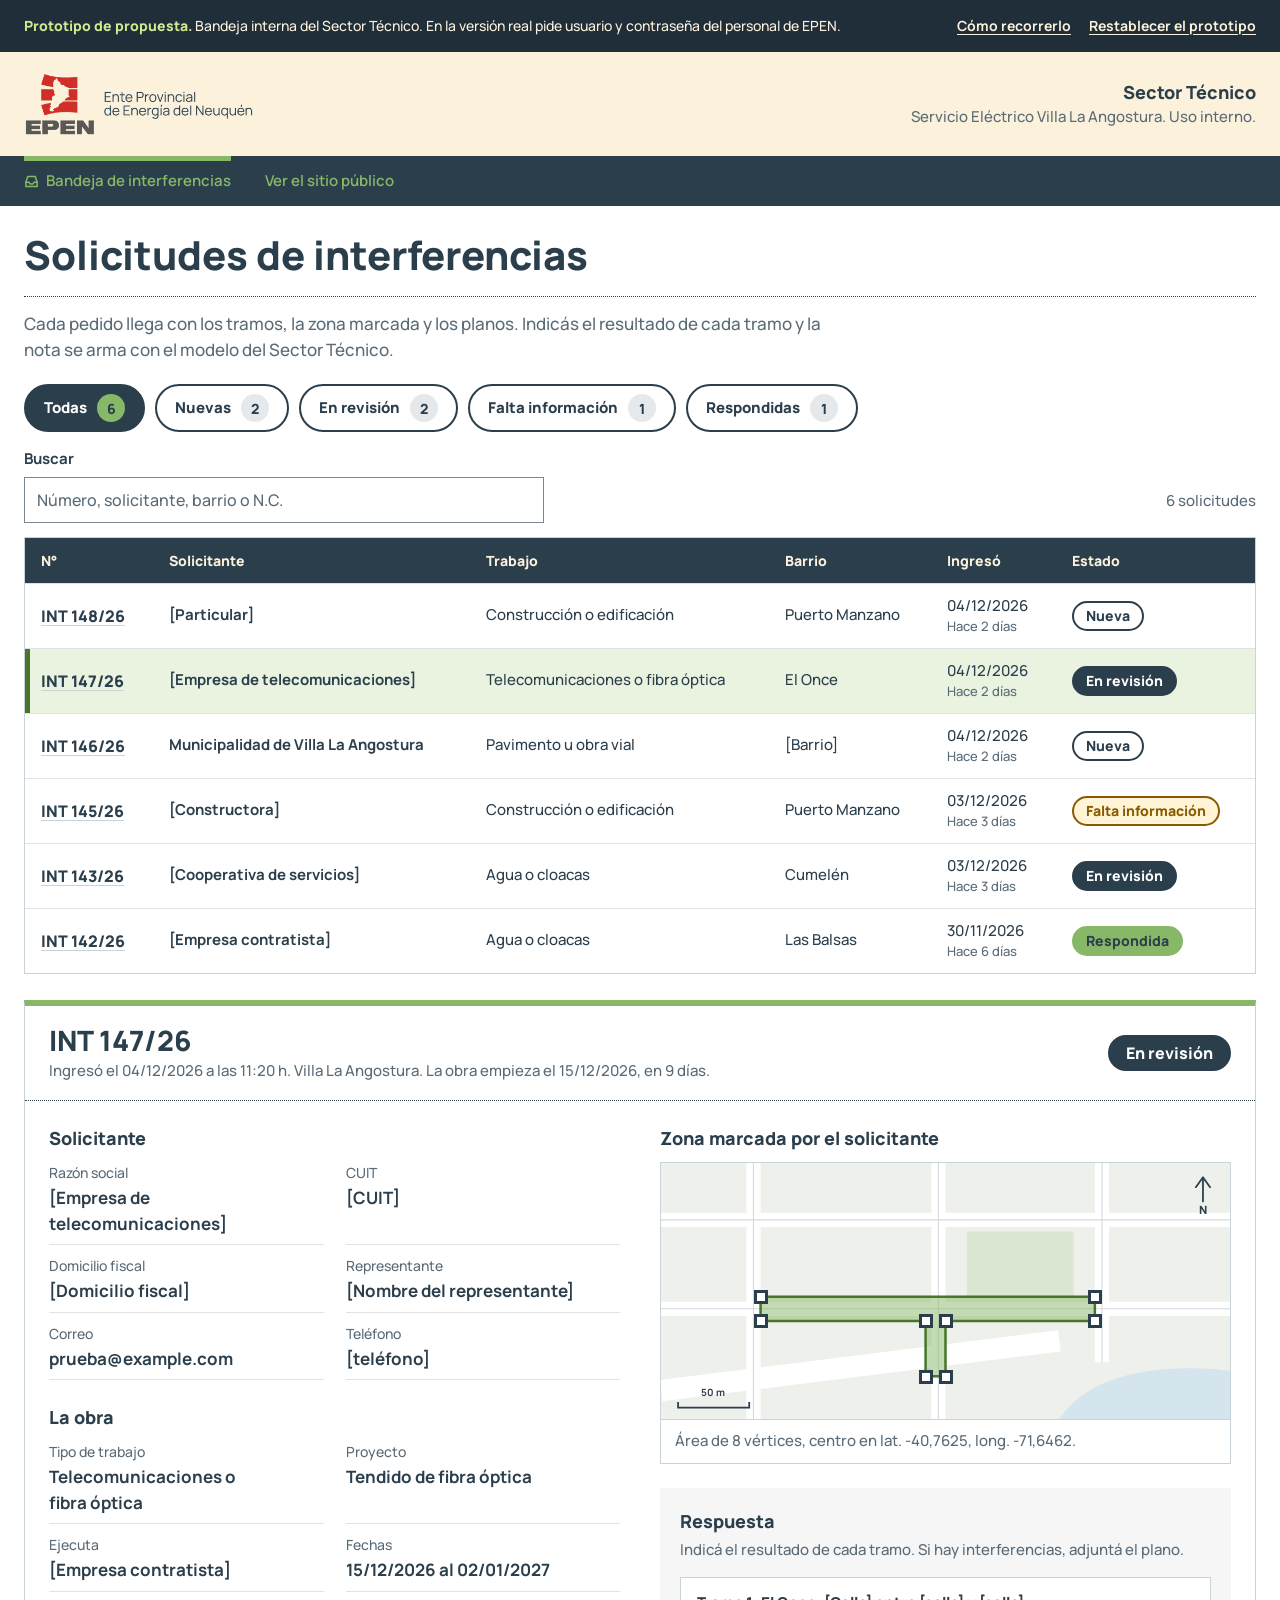
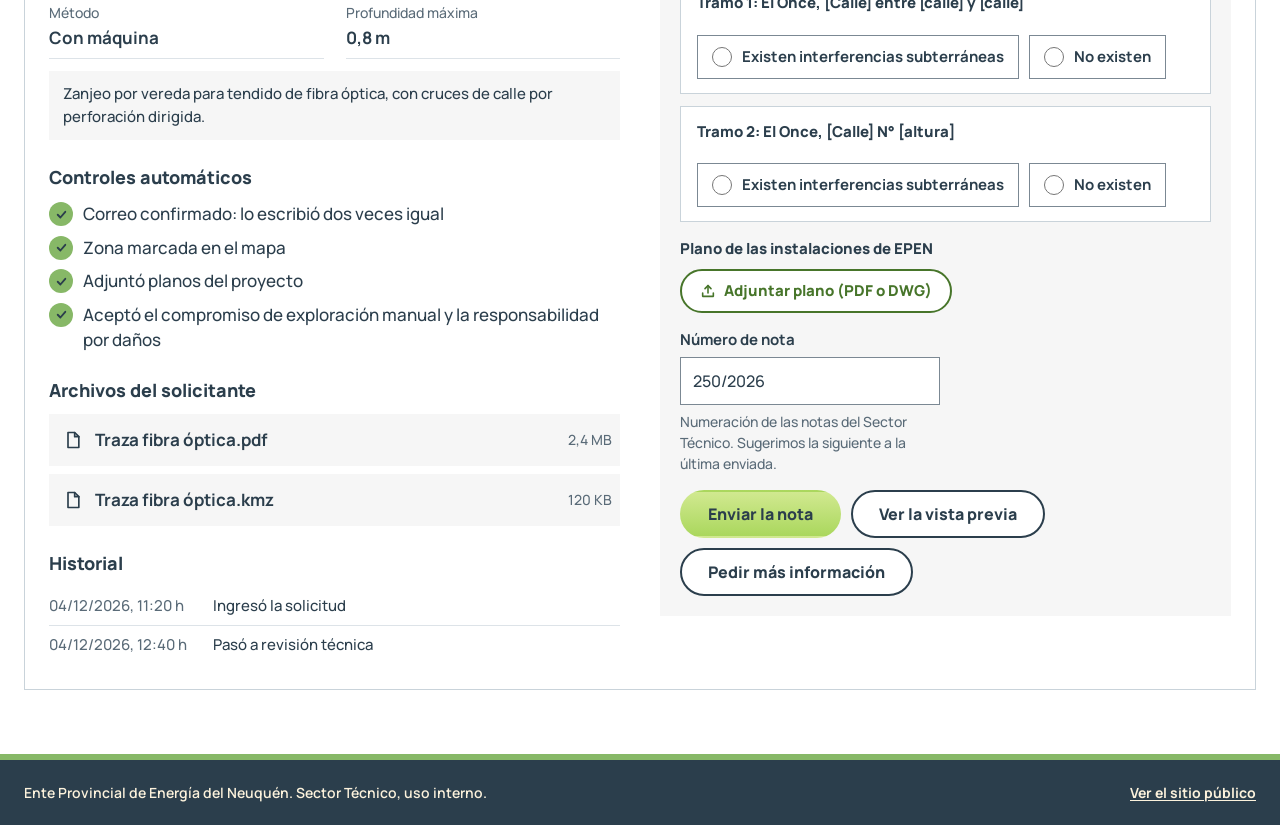
==== commit 6ee40299: "Nomenclatura catastral en cada tramo Campo opcional para obras en un lote. Se ve en la revisión, la " ====
--- a/bandeja.html
+++ b/bandeja.html
@@ -51,7 +51,7 @@
 <div class="herramientas-lista">
 <div class="campo">
 <label class="campo__etiqueta" for="buscar" style="font-size:15px">Buscar</label>
-<input class="entrada" id="buscar" type="search" placeholder="Número, solicitante o barrio" autocomplete="off">
+<input class="entrada" id="buscar" type="search" placeholder="Número, solicitante, barrio o N.C." autocomplete="off">
 </div>
 <p class="cuenta-lista" id="cuenta-lista" aria-live="polite"></p>
 </div>
--- a/css/epen.css
+++ b/css/epen.css
@@ -423,7 +423,7 @@
 /* ---------- Campos de formulario ---------- */
 
 .grilla-campos { display: grid; grid-template-columns: repeat(auto-fit, minmax(min(250px, 100%), 1fr)); gap: 18px 22px; }
-.grilla-campos--tramo { grid-template-columns: repeat(auto-fit, minmax(min(190px, 100%), 1fr)); gap: 18px 20px; }
+.grilla-campos--tramo { grid-template-columns: repeat(auto-fit, minmax(min(260px, 100%), 1fr)); gap: 18px 20px; }
 .campo { display: flex; flex-direction: column; gap: 6px; min-width: 0; }
 .campo__etiqueta { font-size: 16px; font-weight: 700; }
 .campo__opcional { font-weight: 600; color: var(--texto-2); }
@@ -723,6 +723,8 @@
 .filas-tramos span { display: block; font-size: 14px; color: var(--texto-2); }
 .filas-tramos strong { font-weight: 700; overflow-wrap: anywhere; }
 .filas-tramos .resultado-si { color: var(--pizarra); }
+.filas-tramos .filas-tramos__nc { margin-top: 2px; }
+.filas-tramos__titulo { grid-column: 1 / -1; margin: 0; font-size: 15px; font-weight: 800; color: var(--pizarra); }
 
 /* ---------- Píldoras de estado ---------- */
 
@@ -800,6 +802,7 @@
 .guia__pasos li { padding-left: 4px; }
 .guia__pasos a { color: var(--verde-texto); font-weight: 700; }
 .guia__pie { font-size: 15px; color: var(--texto-2); }
+.guia__piloto { margin: 0; padding: 12px 16px; border-left: 4px solid var(--verde); background: #EEF6E7; color: var(--pizarra); font-size: 15px; line-height: 1.45; }
 
 /* Lo que no funciona dentro del marco de una página publicada (imprimir) */
 .en-marco .solo-local { display: none !important; }
@@ -1362,7 +1365,8 @@
   .titulo-pagina { margin-top: 6px; padding-bottom: 10px; font-size: 20pt; }
   .tarjeta, .recuadro, .filas-tramos li, .mapa { break-inside: avoid; }
   .datos { grid-template-columns: repeat(3, minmax(0, 1fr)); }
-  .filas-tramos li { grid-template-columns: repeat(4, minmax(0, 1fr)); }
+  .filas-tramos li { grid-template-columns: none; grid-auto-flow: column; grid-auto-columns: minmax(0, 1fr); }
+  .filas-tramos--revision li { grid-auto-flow: row; grid-template-columns: repeat(4, minmax(0, 1fr)); }
   .confirmacion { margin: 12px 0 0; padding: 0; border: 0; gap: 12px; }
   .confirmacion h2 { font-size: 20pt; }
   .numero-grande { font-size: 26pt; }
